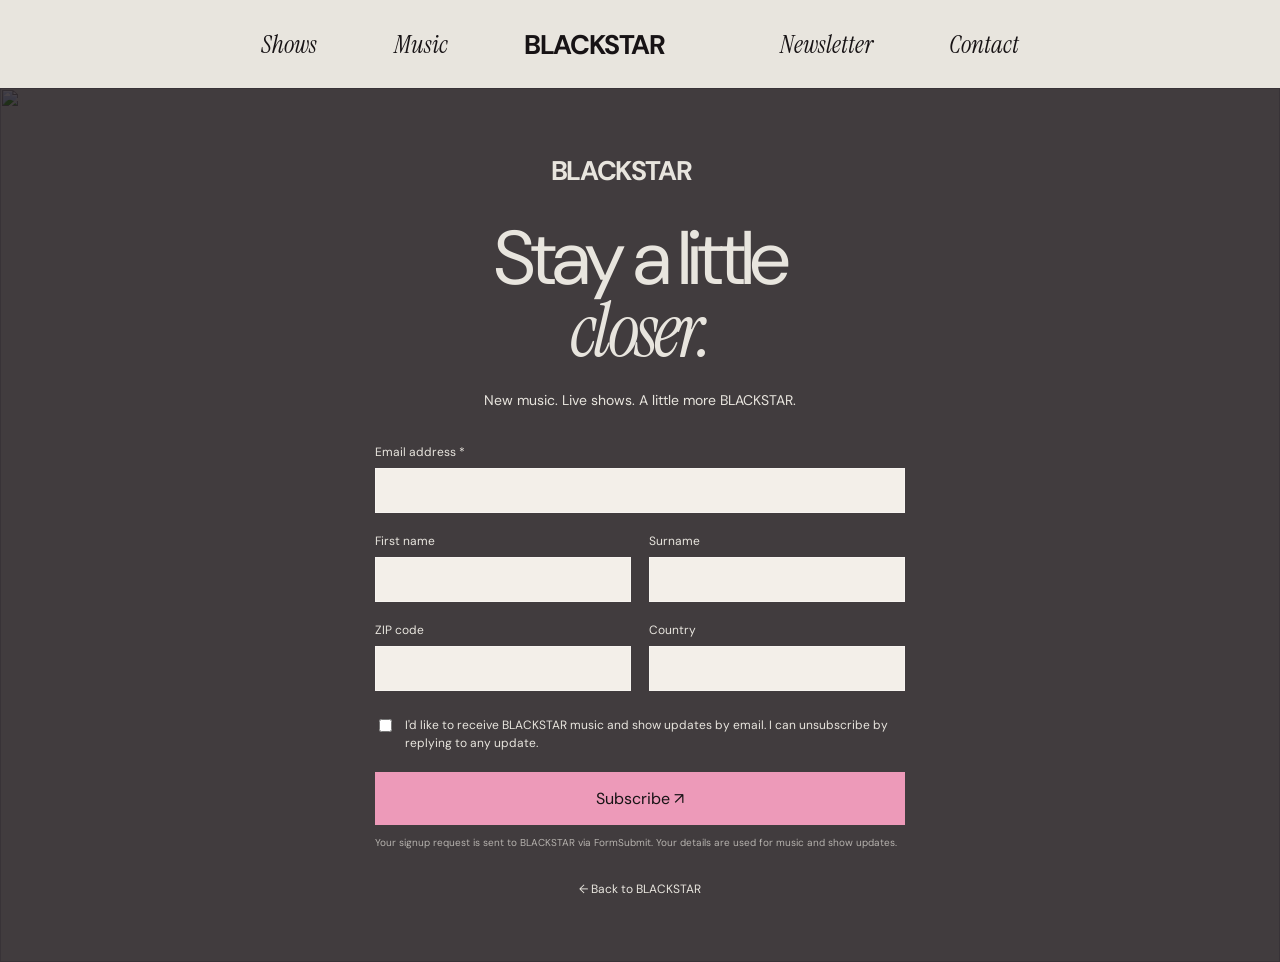
==== newsletter.html @ d19f823a "Publish BLACKSTAR artist website and newsletter page" ====
<!doctype html><html lang="en"><head><meta charset="utf-8"><meta name="viewport" content="width=device-width,initial-scale=1"><title>Newsletter — BLACKSTAR</title><link rel="stylesheet" href="style.css"><link rel="icon" href="https://sebastdenolf-maker.github.io/blackstar-epk/assets/blackstar-logo.svg"></head><body><header><a href="index.html#shows">Shows</a><a href="index.html#music">Music</a><a class="wordmark" href="index.html">BLACKSTAR <img src="https://sebastdenolf-maker.github.io/blackstar-epk/assets/blackstar-logo.svg" alt=""></a><a href="newsletter.html">Newsletter</a><a href="index.html#contact">Contact</a></header><main class="newsletter-page"><img class="newsletter-bg" src="https://sebastdenolf-maker.github.io/blackstar-epk/assets/blackstar-portrait.jpg" alt=""><div class="newsletter-overlay"></div><section class="newsletter-content"><a class="wordmark" href="index.html">BLACKSTAR <img src="https://sebastdenolf-maker.github.io/blackstar-epk/assets/blackstar-logo.svg" alt=""></a><h1>Stay a little<br><i>closer.</i></h1><p>New music. Live shows. A little more BLACKSTAR.</p><form action="https://formsubmit.co/sebast.denolf@gmail.com" method="POST"><input type="hidden" name="_subject" value="BLACKSTAR — newsletter signup request"><input type="hidden" name="_template" value="table"><input type="text" name="_honey" tabindex="-1" autocomplete="off" class="honeypot"><label for="email">Email address *</label><input id="email" name="email" type="email" autocomplete="email" required><div class="name-fields"><div><label for="first">First name</label><input id="first" name="first_name" autocomplete="given-name"></div><div><label for="last">Surname</label><input id="last" name="surname" autocomplete="family-name"></div></div><div class="name-fields"><div><label for="zip">ZIP code</label><input id="zip" name="zip_code" autocomplete="postal-code"></div><div><label for="country">Country</label><input id="country" name="country" autocomplete="country-name"></div></div><label class="consent"><input type="checkbox" name="newsletter_consent" value="Yes, I want BLACKSTAR music and show updates by email" required><span>I'd like to receive BLACKSTAR music and show updates by email. I can unsubscribe by replying to any update.</span></label><button type="submit" class="pill">Subscribe ↗</button><p class="privacy-note">Your signup request is sent to BLACKSTAR via FormSubmit. Your details are used for music and show updates.</p></form><a class="back-link" href="index.html">← Back to BLACKSTAR</a></section></main></body></html>
---- style.css ----
@import url('https://fonts.googleapis.com/css2?family=DM+Sans:wght@400;500;600;700&family=Instrument+Serif:ital@0;1&display=swap');
:root{--ink:#171315;--paper:#e8e5de;--pink:#ed9ab9;--line:rgba(23,19,21,.23)}*{box-sizing:border-box}html{scroll-behavior:smooth;scroll-padding-top:90px}body{margin:0;background:var(--paper);color:var(--ink);font-family:'DM Sans',sans-serif}a{color:inherit;text-decoration:none}button{font:inherit}header{height:88px;display:flex;align-items:center;justify-content:center;gap:6vw;padding:0 6%;position:relative;z-index:10;background:var(--paper)}header>a:not(.wordmark){font-family:'Instrument Serif',serif;font-style:italic;font-size:25px}.wordmark{font-size:27px;letter-spacing:-1.4px;font-weight:700;display:inline-flex;align-items:center;gap:8px}.wordmark img{width:30px;filter:brightness(0)}.skip{position:absolute;left:15px;top:-70px;z-index:99;background:white;padding:12px}.skip:focus{top:10px}a:focus-visible,button:focus-visible,summary:focus-visible{outline:3px solid #c84176;outline-offset:5px}.hero{height:calc(100svh - 88px);min-height:650px;max-height:1100px;position:relative;overflow:hidden;background:#151515;color:var(--paper);padding:5% 6%}.hero-photo{position:absolute;inset:0;width:100%;height:100%;object-fit:cover;object-position:50% 43%}.hero-shade{position:absolute;inset:0;background:linear-gradient(90deg,rgba(0,0,0,.4),transparent 65%),linear-gradient(0deg,rgba(0,0,0,.78),transparent 55%)}.overline{position:relative;font-size:12px;letter-spacing:.25em;margin:0}.hero h1{position:absolute;bottom:130px;left:5.3%;margin:0;font-size:clamp(90px,15.5vw,255px);letter-spacing:-.075em;line-height:1;font-weight:500;animation:arrive 1.1s 1s both}.hero-footer{position:absolute;bottom:45px;left:6%;right:9%;display:flex;justify-content:space-between;align-items:end}.hero-footer p{margin:0;font-size:22px;line-height:1.25}.hero-footer i{font-family:'Instrument Serif',serif;font-size:29px}.hero-footer a{font-size:14px;border-bottom:1px solid #8a8583;padding-bottom:10px}.hero-footer a span{padding-left:45px}.photo-credit{position:absolute;right:22px;bottom:200px;writing-mode:vertical-rl;font-size:9px;letter-spacing:.17em;color:#d6d1ce}.socials{position:fixed;right:22px;top:50%;transform:translateY(-50%);z-index:20;display:flex;flex-direction:column;gap:13px}.socials a,.socials button{border:0;width:44px;height:44px;border-radius:100%;background:var(--paper);display:grid;place-items:center;box-shadow:0 2px 10px #0002;cursor:pointer;transition:transform .2s,background .2s}.socials a:hover,.socials button:hover{background:var(--pink);transform:scale(1.1)}.socials svg{width:24px;height:24px;fill:none;stroke:var(--ink);stroke-width:1.7;stroke-linecap:round;stroke-linejoin:round}.section{padding:75px 9% 95px 6%}.section-top{border-top:1px solid var(--line);padding-top:22px;display:flex;justify-content:space-between;font-size:11px;letter-spacing:.12em;text-transform:uppercase;margin-bottom:65px}.music-layout{display:grid;grid-template-columns:1.15fr 1fr;gap:8%}.eyebrow{font-size:10px;letter-spacing:.16em}.music h2{font-size:clamp(50px,6vw,100px);line-height:.96;letter-spacing:-.065em;margin:28px 0}.music h2 span{color:#9d3156}.intro{font-size:18px;line-height:1.3}.intro i{font-family:'Instrument Serif',serif;font-size:29px}.pill{display:inline-block;background:var(--ink);color:var(--paper);border-radius:40px;padding:16px 26px;margin-top:20px;font-size:13px}.player{padding-top:45px}.player iframe{border:0;width:100%;border-radius:12px}.release-world{display:block;border-top:1px solid var(--line);padding:25px 0;font-family:'Instrument Serif',serif;font-size:29px;margin-top:20px}.release-world span{display:block;font-family:'DM Sans',sans-serif;font-size:9px;letter-spacing:.15em;margin-bottom:10px}.world{display:grid;grid-template-columns:1.15fr 1fr;background:#c0c7bf}.world-photo img{display:block;width:100%;height:100%;max-height:900px;object-fit:cover}.world-copy{padding:65px 17% 65px 13%}.world h2{font-size:clamp(60px,7vw,110px);line-height:.95;font-weight:500;letter-spacing:-.06em;margin:35px 0}.world h2 i,.shows h2 i,.contact h2 i{font-family:'Instrument Serif',serif;font-weight:400}.world-copy p{line-height:1.7;font-size:15px;max-width:340px}.text-link{display:block;font-size:12px;text-decoration:underline;text-underline-offset:6px;margin-top:30px}.shows h2{font-size:clamp(55px,7vw,105px);line-height:1;letter-spacing:-.055em;font-weight:500;margin:0 0 50px}.next-shows{display:flex;align-items:center;gap:15px;border-top:1px solid var(--line);border-bottom:1px solid var(--line);padding:30px 0}.status-dot{width:9px;height:9px;border-radius:50%;background:#96516b}.next-shows p{font-size:18px;margin:0}.next-shows a{margin-left:auto;font-size:12px;text-decoration:underline;text-underline-offset:5px}details{margin-top:30px}summary{cursor:pointer;font-family:'Instrument Serif',serif;font-size:26px;list-style:none;padding:15px 0}summary span{float:right}.show-row{display:grid;grid-template-columns:150px 1.5fr 1fr auto;align-items:center;border-top:1px solid var(--line);padding:23px 0;gap:15px}.show-row time{font-family:'Instrument Serif',serif;font-size:44px}.show-row small{font-family:'DM Sans',sans-serif;font-size:10px}.show-row strong{font-weight:500}.show-row>span,.show-row em{font-size:12px}.show-row em{opacity:.6}.contact{background:var(--ink);color:var(--paper)}.contact .section-top{border-color:#ffffff30}.contact-grid{display:grid;grid-template-columns:1.5fr 1fr;gap:10%;align-items:center}.contact h2{font-size:clamp(50px,5.8vw,90px);font-weight:400;letter-spacing:-.045em;margin:0 0 25px}.contact p{font-size:13px;color:#b5acb0}.mail{display:block;font-size:clamp(18px,2.2vw,34px);text-decoration:underline;text-underline-offset:9px;margin-top:36px;word-break:break-word}.contact-grid>img{width:100%;max-height:450px;object-fit:cover;object-position:50% 30%}.contact .text-link{color:var(--pink);margin-top:35px}footer{padding:35px 6%;display:flex;gap:35px;align-items:center;flex-wrap:wrap}footer>span{font-family:'Instrument Serif',serif;font-style:italic;font-size:24px}footer>a:not(.wordmark){margin-left:auto;font-size:12px}footer small{flex-basis:100%;font-size:9px;opacity:.65}.toast{position:fixed;bottom:25px;left:50%;transform:translateX(-50%);background:var(--ink);color:var(--paper);padding:15px 25px;border-radius:3px;z-index:50;opacity:0;pointer-events:none;transition:opacity .2s}.toast.visible{opacity:1}@keyframes arrive{from{opacity:0;transform:translateY(25px)}to{opacity:1;transform:none}}@media(max-width:700px){header{height:75px;gap:18px;padding:0 18px;flex-wrap:wrap}header>a:not(.wordmark){font-size:19px}.wordmark{font-size:21px}.wordmark img{width:23px}.hero{min-height:610px;height:calc(90svh - 75px)}.hero-photo{object-position:50% 40%}.hero h1{font-size:18vw;left:5%;bottom:170px}.hero-footer{bottom:40px;right:65px;display:block}.hero-footer p{font-size:17px}.hero-footer i{font-size:23px}.hero-footer a{display:inline-block;margin-top:25px}.socials{right:12px;gap:10px}.socials a,.socials button{width:36px;height:36px}.socials svg{width:20px;height:20px}.photo-credit{display:none}.section{padding:50px 65px 60px 22px}.section-top{margin-bottom:40px;font-size:8px}.music-layout,.world,.contact-grid{grid-template-columns:1fr}.music h2{font-size:14vw}.player{padding-top:35px}.world-copy{padding:45px 65px 50px 22px}.world-photo img{max-height:450px}.world h2{font-size:75px}.next-shows{align-items:start;flex-wrap:wrap}.next-shows p{font-size:16px}.next-shows a{margin:5px 0 0 24px}.show-row{grid-template-columns:85px 1fr;gap:10px}.show-row>span{grid-column:2}.show-row em{display:none}.show-row time{grid-row:span 2;font-size:35px}.show-row strong{font-size:13px}.contact-grid>img{margin-top:40px;max-height:350px}.mail{font-size:18px}footer{padding-right:65px;gap:15px}footer>a:not(.wordmark){margin-left:0}}@media(prefers-reduced-motion:reduce){html{scroll-behavior:auto}*{animation:none!important;transition:none!important}}.booking-pending{margin-top:28px!important}.newsletter-page{min-height:calc(100svh - 88px);position:relative;color:var(--paper);padding:65px 24px}.newsletter-bg,.newsletter-overlay{position:absolute;inset:0;width:100%;height:100%;object-fit:cover;object-position:50% 30%}.newsletter-overlay{background:#100a0fc4}.newsletter-content{position:relative;max-width:530px;margin:auto}.newsletter-content>.wordmark{display:flex;justify-content:center}.newsletter-content>.wordmark img{filter:none}.newsletter-content h1{text-align:center;font-size:76px;line-height:.95;font-weight:400;letter-spacing:-.05em;margin:35px 0 24px}.newsletter-content h1 i{font-family:'Instrument Serif',serif}.newsletter-content>p{text-align:center;font-size:14px;margin-bottom:35px}.newsletter-content label{display:block;font-size:12px;margin-bottom:8px}.newsletter-content input:not([type=checkbox]){display:block;width:100%;height:45px;border:1px solid #ffffff50;background:#f3efe9;color:var(--ink);padding:10px 12px;font:inherit;border-radius:0;margin-bottom:20px}.name-fields{display:grid;grid-template-columns:1fr 1fr;gap:18px}.consent{display:flex!important;align-items:start;gap:10px;line-height:1.5;margin:5px 0 20px!important}.consent input{margin-top:3px}.newsletter-content .pill{border:0;border-radius:0;background:var(--pink);color:var(--ink);width:100%;cursor:pointer;margin-top:0;font-size:16px}.privacy-note{font-size:10px;line-height:1.6;opacity:.7}.back-link{display:block;text-align:center;font-size:12px;margin-top:30px}.honeypot{position:absolute!important;left:-9999px!important;width:1px!important}.newsletter-content input:focus{outline:2px solid var(--pink);outline-offset:3px}@media(max-width:700px){.newsletter-page{min-height:calc(100svh - 75px);padding:45px 25px}.newsletter-content h1{font-size:65px}.name-fields{gap:12px}header{gap:13px}header>a:not(.wordmark){font-size:17px}}
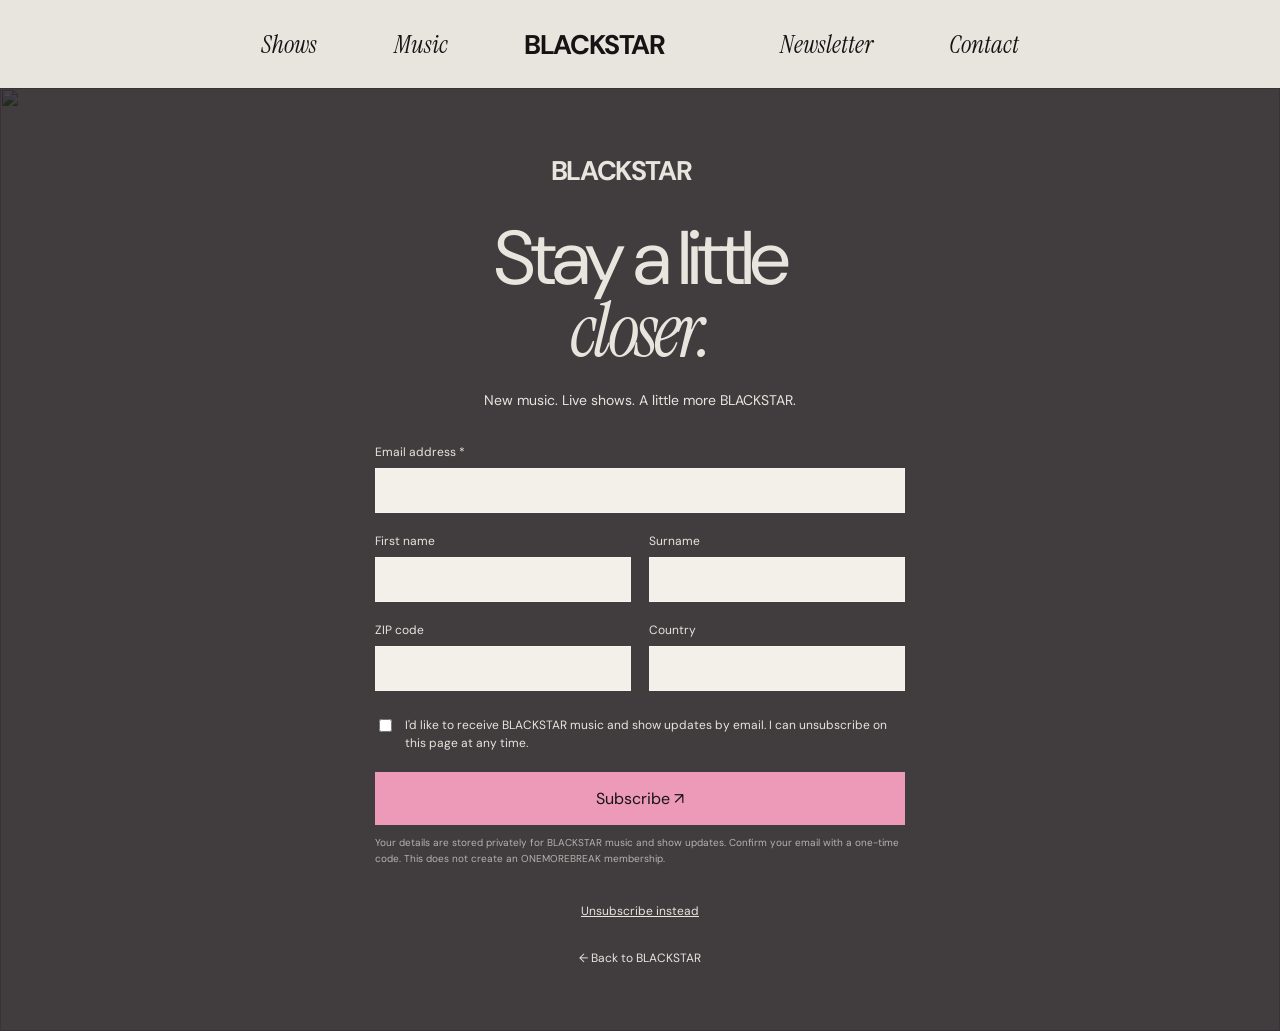
==== commit d946cd88: "Connect verified newsletter signup to Supabase and add dismissible signup popup" ====
--- a/newsletter.html
+++ b/newsletter.html
@@ -1 +1 @@
-<!doctype html><html lang="en"><head><meta charset="utf-8"><meta name="viewport" content="width=device-width,initial-scale=1"><title>Newsletter — BLACKSTAR</title><link rel="stylesheet" href="style.css"><link rel="icon" href="https://sebastdenolf-maker.github.io/blackstar-epk/assets/blackstar-logo.svg"></head><body><header><a href="index.html#shows">Shows</a><a href="index.html#music">Music</a><a class="wordmark" href="index.html">BLACKSTAR <img src="https://sebastdenolf-maker.github.io/blackstar-epk/assets/blackstar-logo.svg" alt=""></a><a href="newsletter.html">Newsletter</a><a href="index.html#contact">Contact</a></header><main class="newsletter-page"><img class="newsletter-bg" src="https://sebastdenolf-maker.github.io/blackstar-epk/assets/blackstar-portrait.jpg" alt=""><div class="newsletter-overlay"></div><section class="newsletter-content"><a class="wordmark" href="index.html">BLACKSTAR <img src="https://sebastdenolf-maker.github.io/blackstar-epk/assets/blackstar-logo.svg" alt=""></a><h1>Stay a little<br><i>closer.</i></h1><p>New music. Live shows. A little more BLACKSTAR.</p><form action="https://formsubmit.co/sebast.denolf@gmail.com" method="POST"><input type="hidden" name="_subject" value="BLACKSTAR — newsletter signup request"><input type="hidden" name="_template" value="table"><input type="text" name="_honey" tabindex="-1" autocomplete="off" class="honeypot"><label for="email">Email address *</label><input id="email" name="email" type="email" autocomplete="email" required><div class="name-fields"><div><label for="first">First name</label><input id="first" name="first_name" autocomplete="given-name"></div><div><label for="last">Surname</label><input id="last" name="surname" autocomplete="family-name"></div></div><div class="name-fields"><div><label for="zip">ZIP code</label><input id="zip" name="zip_code" autocomplete="postal-code"></div><div><label for="country">Country</label><input id="country" name="country" autocomplete="country-name"></div></div><label class="consent"><input type="checkbox" name="newsletter_consent" value="Yes, I want BLACKSTAR music and show updates by email" required><span>I'd like to receive BLACKSTAR music and show updates by email. I can unsubscribe by replying to any update.</span></label><button type="submit" class="pill">Subscribe ↗</button><p class="privacy-note">Your signup request is sent to BLACKSTAR via FormSubmit. Your details are used for music and show updates.</p></form><a class="back-link" href="index.html">← Back to BLACKSTAR</a></section></main></body></html>+<!doctype html><html lang="en"><head><meta charset="utf-8"><meta name="viewport" content="width=device-width,initial-scale=1"><title>Newsletter — BLACKSTAR</title><link rel="stylesheet" href="style.css"><link rel="icon" href="https://sebastdenolf-maker.github.io/blackstar-epk/assets/blackstar-logo.svg"></head><body><header><a href="index.html#shows">Shows</a><a href="index.html#music">Music</a><a class="wordmark" href="index.html">BLACKSTAR <img src="https://sebastdenolf-maker.github.io/blackstar-epk/assets/blackstar-logo.svg" alt=""></a><a href="newsletter.html">Newsletter</a><a href="index.html#contact">Contact</a></header><main class="newsletter-page"><img class="newsletter-bg" src="https://sebastdenolf-maker.github.io/blackstar-epk/assets/blackstar-portrait.jpg" alt=""><div class="newsletter-overlay"></div><section class="newsletter-content"><a class="wordmark" href="index.html">BLACKSTAR <img src="https://sebastdenolf-maker.github.io/blackstar-epk/assets/blackstar-logo.svg" alt=""></a><h1>Stay a little<br><i>closer.</i></h1><p>New music. Live shows. A little more BLACKSTAR.</p><form id="newsletterForm"><input type="text" name="_honey" tabindex="-1" autocomplete="off" class="honeypot"><label for="email">Email address *</label><input id="email" name="email" type="email" autocomplete="email" required><div class="name-fields"><div><label for="first">First name</label><input id="first" name="first_name" autocomplete="given-name"></div><div><label for="last">Surname</label><input id="last" name="surname" autocomplete="family-name"></div></div><div class="name-fields"><div><label for="zip">ZIP code</label><input id="zip" name="zip_code" autocomplete="postal-code"></div><div><label for="country">Country</label><input id="country" name="country" autocomplete="country-name"></div></div><label class="consent"><input type="checkbox" name="newsletter_consent" value="Yes, I want BLACKSTAR music and show updates by email" required><span>I'd like to receive BLACKSTAR music and show updates by email. I can unsubscribe on this page at any time.</span></label><button type="submit" class="pill">Subscribe ↗</button><p class="privacy-note">Your details are stored privately for BLACKSTAR music and show updates. Confirm your email with a one-time code. This does not create an ONEMOREBREAK membership.</p></form><form id="verifyForm" hidden><label for="code">Your email code</label><input id="code" name="code" autocomplete="one-time-code" inputmode="numeric" required maxlength="10"><button class="pill" type="submit">Confirm subscription ↗</button></form><p id="newsletterStatus" role="status" aria-live="polite"></p><button type="button" class="unsubscribe-button" id="unsubscribe">Unsubscribe instead</button><a class="back-link" href="index.html">← Back to BLACKSTAR</a></section></main><script src="https://cdn.jsdelivr.net/npm/@supabase/supabase-js@2"></script><script src="newsletter.js"></script></body></html>
--- a/style.css
+++ b/style.css
@@ -1,2 +1,3 @@
 @import url('https://fonts.googleapis.com/css2?family=DM+Sans:wght@400;500;600;700&family=Instrument+Serif:ital@0;1&display=swap');
-:root{--ink:#171315;--paper:#e8e5de;--pink:#ed9ab9;--line:rgba(23,19,21,.23)}*{box-sizing:border-box}html{scroll-behavior:smooth;scroll-padding-top:90px}body{margin:0;background:var(--paper);color:var(--ink);font-family:'DM Sans',sans-serif}a{color:inherit;text-decoration:none}button{font:inherit}header{height:88px;display:flex;align-items:center;justify-content:center;gap:6vw;padding:0 6%;position:relative;z-index:10;background:var(--paper)}header>a:not(.wordmark){font-family:'Instrument Serif',serif;font-style:italic;font-size:25px}.wordmark{font-size:27px;letter-spacing:-1.4px;font-weight:700;display:inline-flex;align-items:center;gap:8px}.wordmark img{width:30px;filter:brightness(0)}.skip{position:absolute;left:15px;top:-70px;z-index:99;background:white;padding:12px}.skip:focus{top:10px}a:focus-visible,button:focus-visible,summary:focus-visible{outline:3px solid #c84176;outline-offset:5px}.hero{height:calc(100svh - 88px);min-height:650px;max-height:1100px;position:relative;overflow:hidden;background:#151515;color:var(--paper);padding:5% 6%}.hero-photo{position:absolute;inset:0;width:100%;height:100%;object-fit:cover;object-position:50% 43%}.hero-shade{position:absolute;inset:0;background:linear-gradient(90deg,rgba(0,0,0,.4),transparent 65%),linear-gradient(0deg,rgba(0,0,0,.78),transparent 55%)}.overline{position:relative;font-size:12px;letter-spacing:.25em;margin:0}.hero h1{position:absolute;bottom:130px;left:5.3%;margin:0;font-size:clamp(90px,15.5vw,255px);letter-spacing:-.075em;line-height:1;font-weight:500;animation:arrive 1.1s 1s both}.hero-footer{position:absolute;bottom:45px;left:6%;right:9%;display:flex;justify-content:space-between;align-items:end}.hero-footer p{margin:0;font-size:22px;line-height:1.25}.hero-footer i{font-family:'Instrument Serif',serif;font-size:29px}.hero-footer a{font-size:14px;border-bottom:1px solid #8a8583;padding-bottom:10px}.hero-footer a span{padding-left:45px}.photo-credit{position:absolute;right:22px;bottom:200px;writing-mode:vertical-rl;font-size:9px;letter-spacing:.17em;color:#d6d1ce}.socials{position:fixed;right:22px;top:50%;transform:translateY(-50%);z-index:20;display:flex;flex-direction:column;gap:13px}.socials a,.socials button{border:0;width:44px;height:44px;border-radius:100%;background:var(--paper);display:grid;place-items:center;box-shadow:0 2px 10px #0002;cursor:pointer;transition:transform .2s,background .2s}.socials a:hover,.socials button:hover{background:var(--pink);transform:scale(1.1)}.socials svg{width:24px;height:24px;fill:none;stroke:var(--ink);stroke-width:1.7;stroke-linecap:round;stroke-linejoin:round}.section{padding:75px 9% 95px 6%}.section-top{border-top:1px solid var(--line);padding-top:22px;display:flex;justify-content:space-between;font-size:11px;letter-spacing:.12em;text-transform:uppercase;margin-bottom:65px}.music-layout{display:grid;grid-template-columns:1.15fr 1fr;gap:8%}.eyebrow{font-size:10px;letter-spacing:.16em}.music h2{font-size:clamp(50px,6vw,100px);line-height:.96;letter-spacing:-.065em;margin:28px 0}.music h2 span{color:#9d3156}.intro{font-size:18px;line-height:1.3}.intro i{font-family:'Instrument Serif',serif;font-size:29px}.pill{display:inline-block;background:var(--ink);color:var(--paper);border-radius:40px;padding:16px 26px;margin-top:20px;font-size:13px}.player{padding-top:45px}.player iframe{border:0;width:100%;border-radius:12px}.release-world{display:block;border-top:1px solid var(--line);padding:25px 0;font-family:'Instrument Serif',serif;font-size:29px;margin-top:20px}.release-world span{display:block;font-family:'DM Sans',sans-serif;font-size:9px;letter-spacing:.15em;margin-bottom:10px}.world{display:grid;grid-template-columns:1.15fr 1fr;background:#c0c7bf}.world-photo img{display:block;width:100%;height:100%;max-height:900px;object-fit:cover}.world-copy{padding:65px 17% 65px 13%}.world h2{font-size:clamp(60px,7vw,110px);line-height:.95;font-weight:500;letter-spacing:-.06em;margin:35px 0}.world h2 i,.shows h2 i,.contact h2 i{font-family:'Instrument Serif',serif;font-weight:400}.world-copy p{line-height:1.7;font-size:15px;max-width:340px}.text-link{display:block;font-size:12px;text-decoration:underline;text-underline-offset:6px;margin-top:30px}.shows h2{font-size:clamp(55px,7vw,105px);line-height:1;letter-spacing:-.055em;font-weight:500;margin:0 0 50px}.next-shows{display:flex;align-items:center;gap:15px;border-top:1px solid var(--line);border-bottom:1px solid var(--line);padding:30px 0}.status-dot{width:9px;height:9px;border-radius:50%;background:#96516b}.next-shows p{font-size:18px;margin:0}.next-shows a{margin-left:auto;font-size:12px;text-decoration:underline;text-underline-offset:5px}details{margin-top:30px}summary{cursor:pointer;font-family:'Instrument Serif',serif;font-size:26px;list-style:none;padding:15px 0}summary span{float:right}.show-row{display:grid;grid-template-columns:150px 1.5fr 1fr auto;align-items:center;border-top:1px solid var(--line);padding:23px 0;gap:15px}.show-row time{font-family:'Instrument Serif',serif;font-size:44px}.show-row small{font-family:'DM Sans',sans-serif;font-size:10px}.show-row strong{font-weight:500}.show-row>span,.show-row em{font-size:12px}.show-row em{opacity:.6}.contact{background:var(--ink);color:var(--paper)}.contact .section-top{border-color:#ffffff30}.contact-grid{display:grid;grid-template-columns:1.5fr 1fr;gap:10%;align-items:center}.contact h2{font-size:clamp(50px,5.8vw,90px);font-weight:400;letter-spacing:-.045em;margin:0 0 25px}.contact p{font-size:13px;color:#b5acb0}.mail{display:block;font-size:clamp(18px,2.2vw,34px);text-decoration:underline;text-underline-offset:9px;margin-top:36px;word-break:break-word}.contact-grid>img{width:100%;max-height:450px;object-fit:cover;object-position:50% 30%}.contact .text-link{color:var(--pink);margin-top:35px}footer{padding:35px 6%;display:flex;gap:35px;align-items:center;flex-wrap:wrap}footer>span{font-family:'Instrument Serif',serif;font-style:italic;font-size:24px}footer>a:not(.wordmark){margin-left:auto;font-size:12px}footer small{flex-basis:100%;font-size:9px;opacity:.65}.toast{position:fixed;bottom:25px;left:50%;transform:translateX(-50%);background:var(--ink);color:var(--paper);padding:15px 25px;border-radius:3px;z-index:50;opacity:0;pointer-events:none;transition:opacity .2s}.toast.visible{opacity:1}@keyframes arrive{from{opacity:0;transform:translateY(25px)}to{opacity:1;transform:none}}@media(max-width:700px){header{height:75px;gap:18px;padding:0 18px;flex-wrap:wrap}header>a:not(.wordmark){font-size:19px}.wordmark{font-size:21px}.wordmark img{width:23px}.hero{min-height:610px;height:calc(90svh - 75px)}.hero-photo{object-position:50% 40%}.hero h1{font-size:18vw;left:5%;bottom:170px}.hero-footer{bottom:40px;right:65px;display:block}.hero-footer p{font-size:17px}.hero-footer i{font-size:23px}.hero-footer a{display:inline-block;margin-top:25px}.socials{right:12px;gap:10px}.socials a,.socials button{width:36px;height:36px}.socials svg{width:20px;height:20px}.photo-credit{display:none}.section{padding:50px 65px 60px 22px}.section-top{margin-bottom:40px;font-size:8px}.music-layout,.world,.contact-grid{grid-template-columns:1fr}.music h2{font-size:14vw}.player{padding-top:35px}.world-copy{padding:45px 65px 50px 22px}.world-photo img{max-height:450px}.world h2{font-size:75px}.next-shows{align-items:start;flex-wrap:wrap}.next-shows p{font-size:16px}.next-shows a{margin:5px 0 0 24px}.show-row{grid-template-columns:85px 1fr;gap:10px}.show-row>span{grid-column:2}.show-row em{display:none}.show-row time{grid-row:span 2;font-size:35px}.show-row strong{font-size:13px}.contact-grid>img{margin-top:40px;max-height:350px}.mail{font-size:18px}footer{padding-right:65px;gap:15px}footer>a:not(.wordmark){margin-left:0}}@media(prefers-reduced-motion:reduce){html{scroll-behavior:auto}*{animation:none!important;transition:none!important}}.booking-pending{margin-top:28px!important}.newsletter-page{min-height:calc(100svh - 88px);position:relative;color:var(--paper);padding:65px 24px}.newsletter-bg,.newsletter-overlay{position:absolute;inset:0;width:100%;height:100%;object-fit:cover;object-position:50% 30%}.newsletter-overlay{background:#100a0fc4}.newsletter-content{position:relative;max-width:530px;margin:auto}.newsletter-content>.wordmark{display:flex;justify-content:center}.newsletter-content>.wordmark img{filter:none}.newsletter-content h1{text-align:center;font-size:76px;line-height:.95;font-weight:400;letter-spacing:-.05em;margin:35px 0 24px}.newsletter-content h1 i{font-family:'Instrument Serif',serif}.newsletter-content>p{text-align:center;font-size:14px;margin-bottom:35px}.newsletter-content label{display:block;font-size:12px;margin-bottom:8px}.newsletter-content input:not([type=checkbox]){display:block;width:100%;height:45px;border:1px solid #ffffff50;background:#f3efe9;color:var(--ink);padding:10px 12px;font:inherit;border-radius:0;margin-bottom:20px}.name-fields{display:grid;grid-template-columns:1fr 1fr;gap:18px}.consent{display:flex!important;align-items:start;gap:10px;line-height:1.5;margin:5px 0 20px!important}.consent input{margin-top:3px}.newsletter-content .pill{border:0;border-radius:0;background:var(--pink);color:var(--ink);width:100%;cursor:pointer;margin-top:0;font-size:16px}.privacy-note{font-size:10px;line-height:1.6;opacity:.7}.back-link{display:block;text-align:center;font-size:12px;margin-top:30px}.honeypot{position:absolute!important;left:-9999px!important;width:1px!important}.newsletter-content input:focus{outline:2px solid var(--pink);outline-offset:3px}@media(max-width:700px){.newsletter-page{min-height:calc(100svh - 75px);padding:45px 25px}.newsletter-content h1{font-size:65px}.name-fields{gap:12px}header{gap:13px}header>a:not(.wordmark){font-size:17px}}+:root{--ink:#171315;--paper:#e8e5de;--pink:#ed9ab9;--line:rgba(23,19,21,.23)}*{box-sizing:border-box}html{scroll-behavior:smooth;scroll-padding-top:90px}body{margin:0;background:var(--paper);color:var(--ink);font-family:'DM Sans',sans-serif}a{color:inherit;text-decoration:none}button{font:inherit}header{height:88px;display:flex;align-items:center;justify-content:center;gap:6vw;padding:0 6%;position:relative;z-index:10;background:var(--paper)}header>a:not(.wordmark){font-family:'Instrument Serif',serif;font-style:italic;font-size:25px}.wordmark{font-size:27px;letter-spacing:-1.4px;font-weight:700;display:inline-flex;align-items:center;gap:8px}.wordmark img{width:30px;filter:brightness(0)}.skip{position:absolute;left:15px;top:-70px;z-index:99;background:white;padding:12px}.skip:focus{top:10px}a:focus-visible,button:focus-visible,summary:focus-visible{outline:3px solid #c84176;outline-offset:5px}.hero{height:calc(100svh - 88px);min-height:650px;max-height:1100px;position:relative;overflow:hidden;background:#151515;color:var(--paper);padding:5% 6%}.hero-photo{position:absolute;inset:0;width:100%;height:100%;object-fit:cover;object-position:50% 43%}.hero-shade{position:absolute;inset:0;background:linear-gradient(90deg,rgba(0,0,0,.4),transparent 65%),linear-gradient(0deg,rgba(0,0,0,.78),transparent 55%)}.overline{position:relative;font-size:12px;letter-spacing:.25em;margin:0}.hero h1{position:absolute;bottom:130px;left:5.3%;margin:0;font-size:clamp(90px,15.5vw,255px);letter-spacing:-.075em;line-height:1;font-weight:500;animation:arrive 1.1s 1s both}.hero-footer{position:absolute;bottom:45px;left:6%;right:9%;display:flex;justify-content:space-between;align-items:end}.hero-footer p{margin:0;font-size:22px;line-height:1.25}.hero-footer i{font-family:'Instrument Serif',serif;font-size:29px}.hero-footer a{font-size:14px;border-bottom:1px solid #8a8583;padding-bottom:10px}.hero-footer a span{padding-left:45px}.photo-credit{position:absolute;right:22px;bottom:200px;writing-mode:vertical-rl;font-size:9px;letter-spacing:.17em;color:#d6d1ce}.socials{position:fixed;right:22px;top:50%;transform:translateY(-50%);z-index:20;display:flex;flex-direction:column;gap:13px}.socials a,.socials button{border:0;width:44px;height:44px;border-radius:100%;background:var(--paper);display:grid;place-items:center;box-shadow:0 2px 10px #0002;cursor:pointer;transition:transform .2s,background .2s}.socials a:hover,.socials button:hover{background:var(--pink);transform:scale(1.1)}.socials svg{width:24px;height:24px;fill:none;stroke:var(--ink);stroke-width:1.7;stroke-linecap:round;stroke-linejoin:round}.section{padding:75px 9% 95px 6%}.section-top{border-top:1px solid var(--line);padding-top:22px;display:flex;justify-content:space-between;font-size:11px;letter-spacing:.12em;text-transform:uppercase;margin-bottom:65px}.music-layout{display:grid;grid-template-columns:1.15fr 1fr;gap:8%}.eyebrow{font-size:10px;letter-spacing:.16em}.music h2{font-size:clamp(50px,6vw,100px);line-height:.96;letter-spacing:-.065em;margin:28px 0}.music h2 span{color:#9d3156}.intro{font-size:18px;line-height:1.3}.intro i{font-family:'Instrument Serif',serif;font-size:29px}.pill{display:inline-block;background:var(--ink);color:var(--paper);border-radius:40px;padding:16px 26px;margin-top:20px;font-size:13px}.player{padding-top:45px}.player iframe{border:0;width:100%;border-radius:12px}.release-world{display:block;border-top:1px solid var(--line);padding:25px 0;font-family:'Instrument Serif',serif;font-size:29px;margin-top:20px}.release-world span{display:block;font-family:'DM Sans',sans-serif;font-size:9px;letter-spacing:.15em;margin-bottom:10px}.world{display:grid;grid-template-columns:1.15fr 1fr;background:#c0c7bf}.world-photo img{display:block;width:100%;height:100%;max-height:900px;object-fit:cover}.world-copy{padding:65px 17% 65px 13%}.world h2{font-size:clamp(60px,7vw,110px);line-height:.95;font-weight:500;letter-spacing:-.06em;margin:35px 0}.world h2 i,.shows h2 i,.contact h2 i{font-family:'Instrument Serif',serif;font-weight:400}.world-copy p{line-height:1.7;font-size:15px;max-width:340px}.text-link{display:block;font-size:12px;text-decoration:underline;text-underline-offset:6px;margin-top:30px}.shows h2{font-size:clamp(55px,7vw,105px);line-height:1;letter-spacing:-.055em;font-weight:500;margin:0 0 50px}.next-shows{display:flex;align-items:center;gap:15px;border-top:1px solid var(--line);border-bottom:1px solid var(--line);padding:30px 0}.status-dot{width:9px;height:9px;border-radius:50%;background:#96516b}.next-shows p{font-size:18px;margin:0}.next-shows a{margin-left:auto;font-size:12px;text-decoration:underline;text-underline-offset:5px}details{margin-top:30px}summary{cursor:pointer;font-family:'Instrument Serif',serif;font-size:26px;list-style:none;padding:15px 0}summary span{float:right}.show-row{display:grid;grid-template-columns:150px 1.5fr 1fr auto;align-items:center;border-top:1px solid var(--line);padding:23px 0;gap:15px}.show-row time{font-family:'Instrument Serif',serif;font-size:44px}.show-row small{font-family:'DM Sans',sans-serif;font-size:10px}.show-row strong{font-weight:500}.show-row>span,.show-row em{font-size:12px}.show-row em{opacity:.6}.contact{background:var(--ink);color:var(--paper)}.contact .section-top{border-color:#ffffff30}.contact-grid{display:grid;grid-template-columns:1.5fr 1fr;gap:10%;align-items:center}.contact h2{font-size:clamp(50px,5.8vw,90px);font-weight:400;letter-spacing:-.045em;margin:0 0 25px}.contact p{font-size:13px;color:#b5acb0}.mail{display:block;font-size:clamp(18px,2.2vw,34px);text-decoration:underline;text-underline-offset:9px;margin-top:36px;word-break:break-word}.contact-grid>img{width:100%;max-height:450px;object-fit:cover;object-position:50% 30%}.contact .text-link{color:var(--pink);margin-top:35px}footer{padding:35px 6%;display:flex;gap:35px;align-items:center;flex-wrap:wrap}footer>span{font-family:'Instrument Serif',serif;font-style:italic;font-size:24px}footer>a:not(.wordmark){margin-left:auto;font-size:12px}footer small{flex-basis:100%;font-size:9px;opacity:.65}.toast{position:fixed;bottom:25px;left:50%;transform:translateX(-50%);background:var(--ink);color:var(--paper);padding:15px 25px;border-radius:3px;z-index:50;opacity:0;pointer-events:none;transition:opacity .2s}.toast.visible{opacity:1}@keyframes arrive{from{opacity:0;transform:translateY(25px)}to{opacity:1;transform:none}}@media(max-width:700px){header{height:75px;gap:18px;padding:0 18px;flex-wrap:wrap}header>a:not(.wordmark){font-size:19px}.wordmark{font-size:21px}.wordmark img{width:23px}.hero{min-height:610px;height:calc(90svh - 75px)}.hero-photo{object-position:50% 40%}.hero h1{font-size:18vw;left:5%;bottom:170px}.hero-footer{bottom:40px;right:65px;display:block}.hero-footer p{font-size:17px}.hero-footer i{font-size:23px}.hero-footer a{display:inline-block;margin-top:25px}.socials{right:12px;gap:10px}.socials a,.socials button{width:36px;height:36px}.socials svg{width:20px;height:20px}.photo-credit{display:none}.section{padding:50px 65px 60px 22px}.section-top{margin-bottom:40px;font-size:8px}.music-layout,.world,.contact-grid{grid-template-columns:1fr}.music h2{font-size:14vw}.player{padding-top:35px}.world-copy{padding:45px 65px 50px 22px}.world-photo img{max-height:450px}.world h2{font-size:75px}.next-shows{align-items:start;flex-wrap:wrap}.next-shows p{font-size:16px}.next-shows a{margin:5px 0 0 24px}.show-row{grid-template-columns:85px 1fr;gap:10px}.show-row>span{grid-column:2}.show-row em{display:none}.show-row time{grid-row:span 2;font-size:35px}.show-row strong{font-size:13px}.contact-grid>img{margin-top:40px;max-height:350px}.mail{font-size:18px}footer{padding-right:65px;gap:15px}footer>a:not(.wordmark){margin-left:0}}@media(prefers-reduced-motion:reduce){html{scroll-behavior:auto}*{animation:none!important;transition:none!important}}.booking-pending{margin-top:28px!important}.newsletter-page{min-height:calc(100svh - 88px);position:relative;color:var(--paper);padding:65px 24px}.newsletter-bg,.newsletter-overlay{position:absolute;inset:0;width:100%;height:100%;object-fit:cover;object-position:50% 30%}.newsletter-overlay{background:#100a0fc4}.newsletter-content{position:relative;max-width:530px;margin:auto}.newsletter-content>.wordmark{display:flex;justify-content:center}.newsletter-content>.wordmark img{filter:none}.newsletter-content h1{text-align:center;font-size:76px;line-height:.95;font-weight:400;letter-spacing:-.05em;margin:35px 0 24px}.newsletter-content h1 i{font-family:'Instrument Serif',serif}.newsletter-content>p{text-align:center;font-size:14px;margin-bottom:35px}.newsletter-content label{display:block;font-size:12px;margin-bottom:8px}.newsletter-content input:not([type=checkbox]){display:block;width:100%;height:45px;border:1px solid #ffffff50;background:#f3efe9;color:var(--ink);padding:10px 12px;font:inherit;border-radius:0;margin-bottom:20px}.name-fields{display:grid;grid-template-columns:1fr 1fr;gap:18px}.consent{display:flex!important;align-items:start;gap:10px;line-height:1.5;margin:5px 0 20px!important}.consent input{margin-top:3px}.newsletter-content .pill{border:0;border-radius:0;background:var(--pink);color:var(--ink);width:100%;cursor:pointer;margin-top:0;font-size:16px}.privacy-note{font-size:10px;line-height:1.6;opacity:.7}.back-link{display:block;text-align:center;font-size:12px;margin-top:30px}.honeypot{position:absolute!important;left:-9999px!important;width:1px!important}.newsletter-content input:focus{outline:2px solid var(--pink);outline-offset:3px}@media(max-width:700px){.newsletter-page{min-height:calc(100svh - 75px);padding:45px 25px}.newsletter-content h1{font-size:65px}.name-fields{gap:12px}header{gap:13px}header>a:not(.wordmark){font-size:17px}}
+[hidden]{display:none!important}#newsletterPopup{border:0;background:var(--paper);color:var(--ink);padding:55px 55px 35px;width:min(90vw,520px);text-align:center;box-shadow:10px 10px 0 #0004}#newsletterPopup::backdrop{background:#0009;backdrop-filter:blur(3px)}#newsletterPopup h2{font-size:65px;letter-spacing:-.05em;line-height:.95;margin:25px 0;font-weight:400}#newsletterPopup h2 i{font-family:'Instrument Serif',serif}#newsletterPopup p{line-height:1.5}.popup-close{position:absolute;top:12px;right:18px;border:0;background:none;font-size:32px;cursor:pointer}.popup-dismiss,.unsubscribe-button{display:block;margin:20px auto 0;border:0;background:none;color:inherit;text-decoration:underline;cursor:pointer;font-size:12px}#newsletterStatus{line-height:1.6;font-size:13px}.newsletter-content button:disabled{opacity:.6;cursor:wait}
